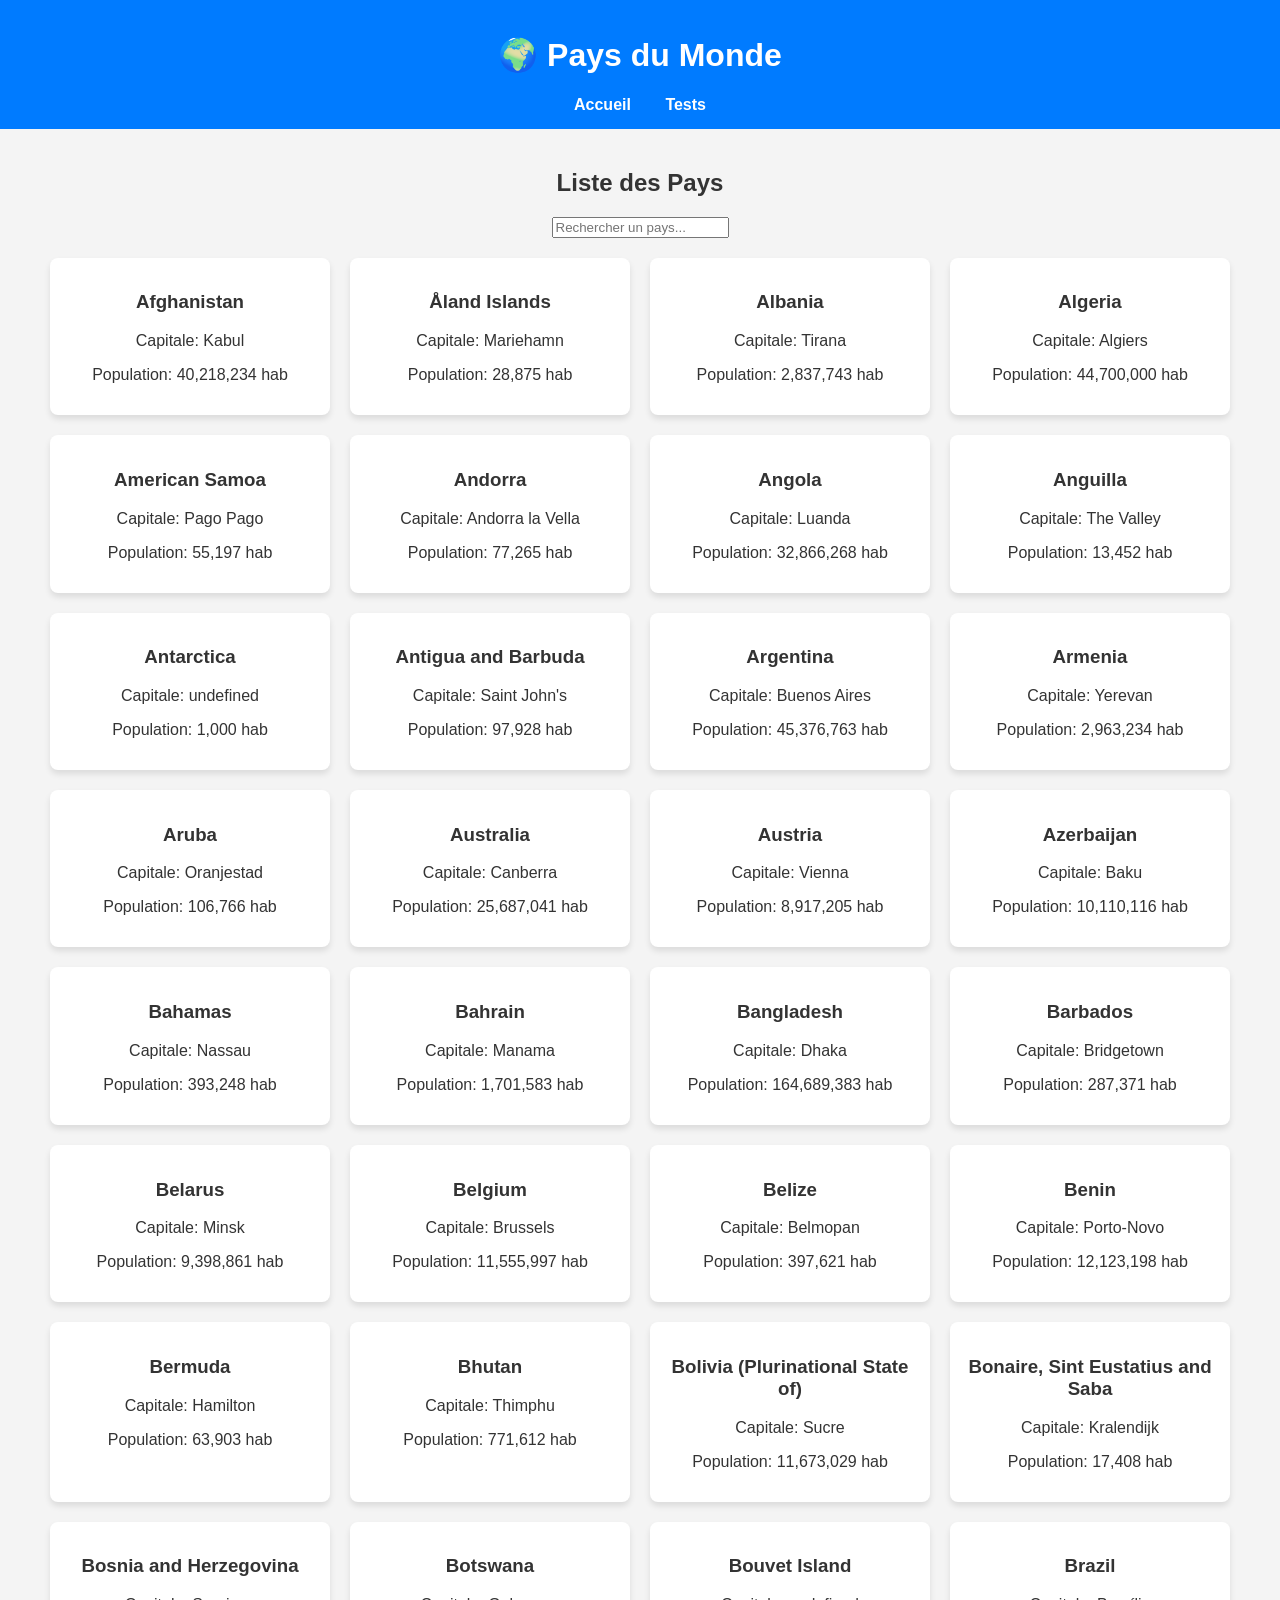
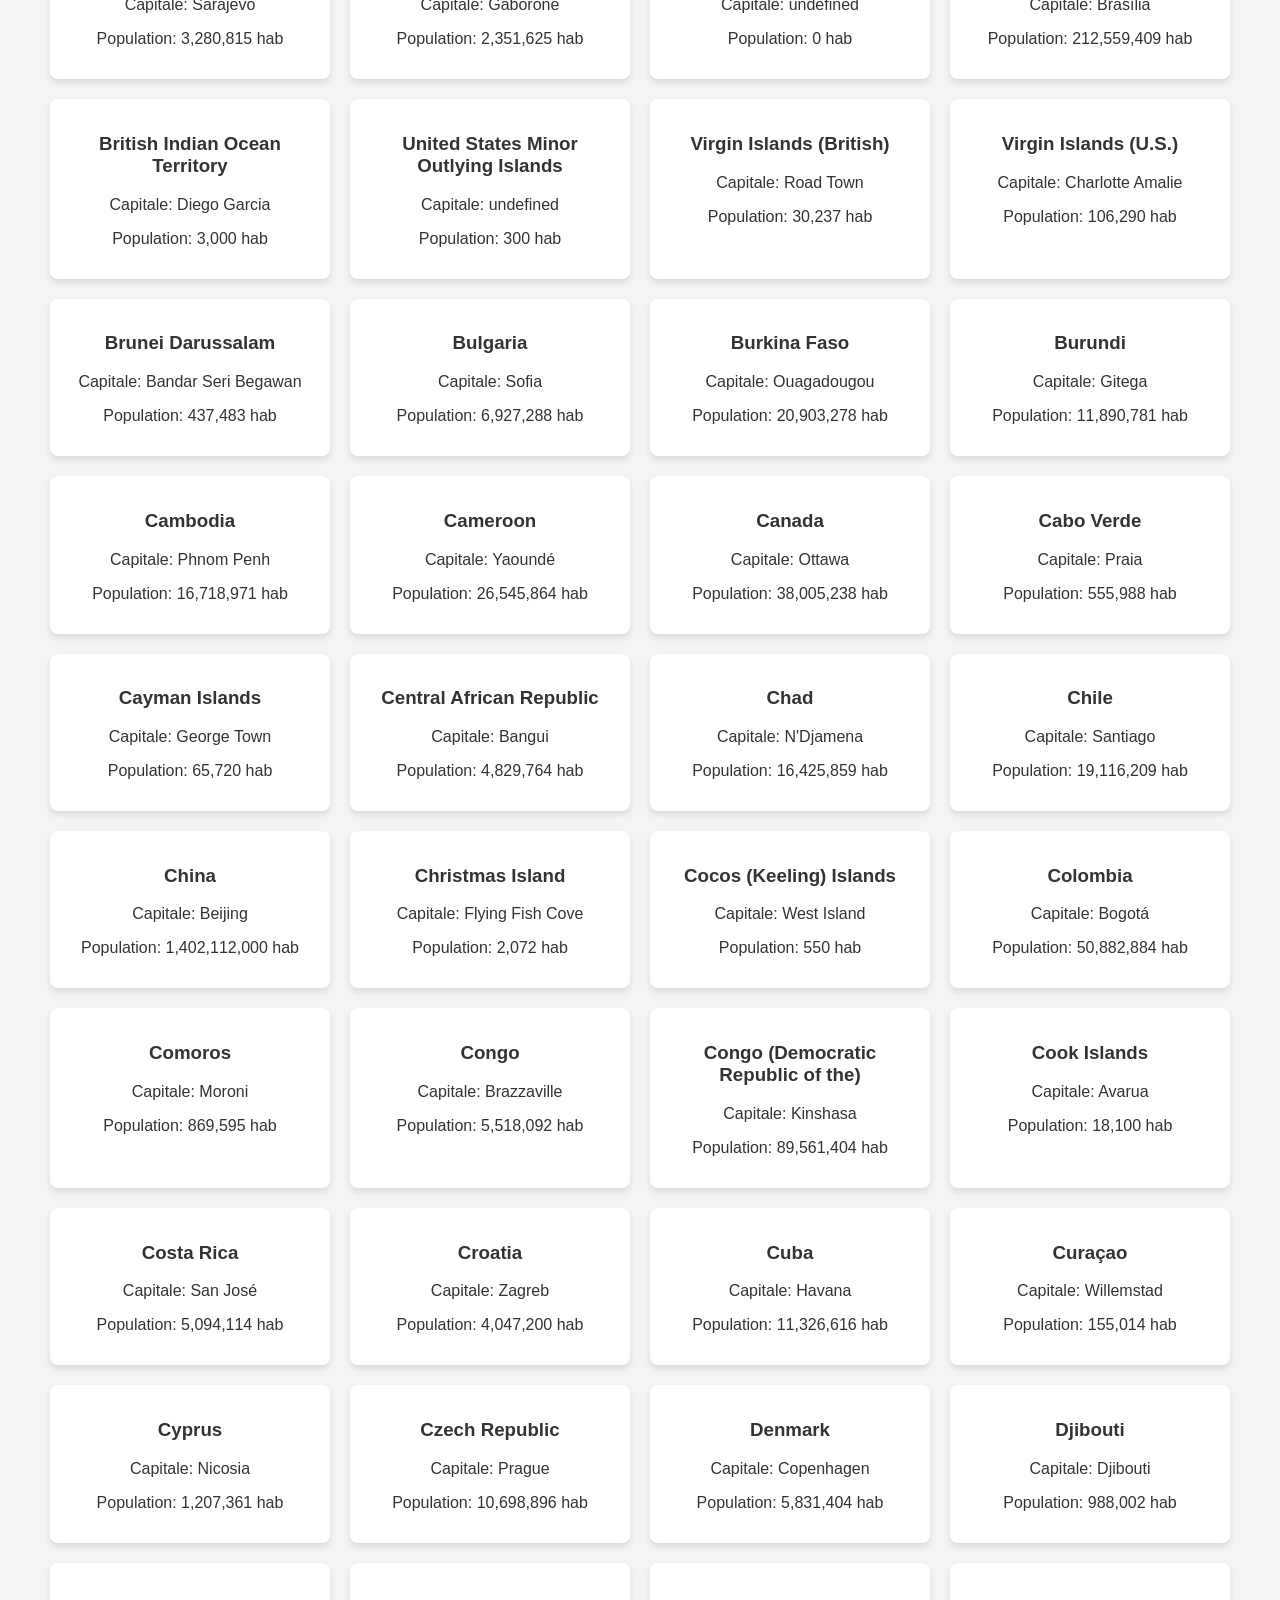
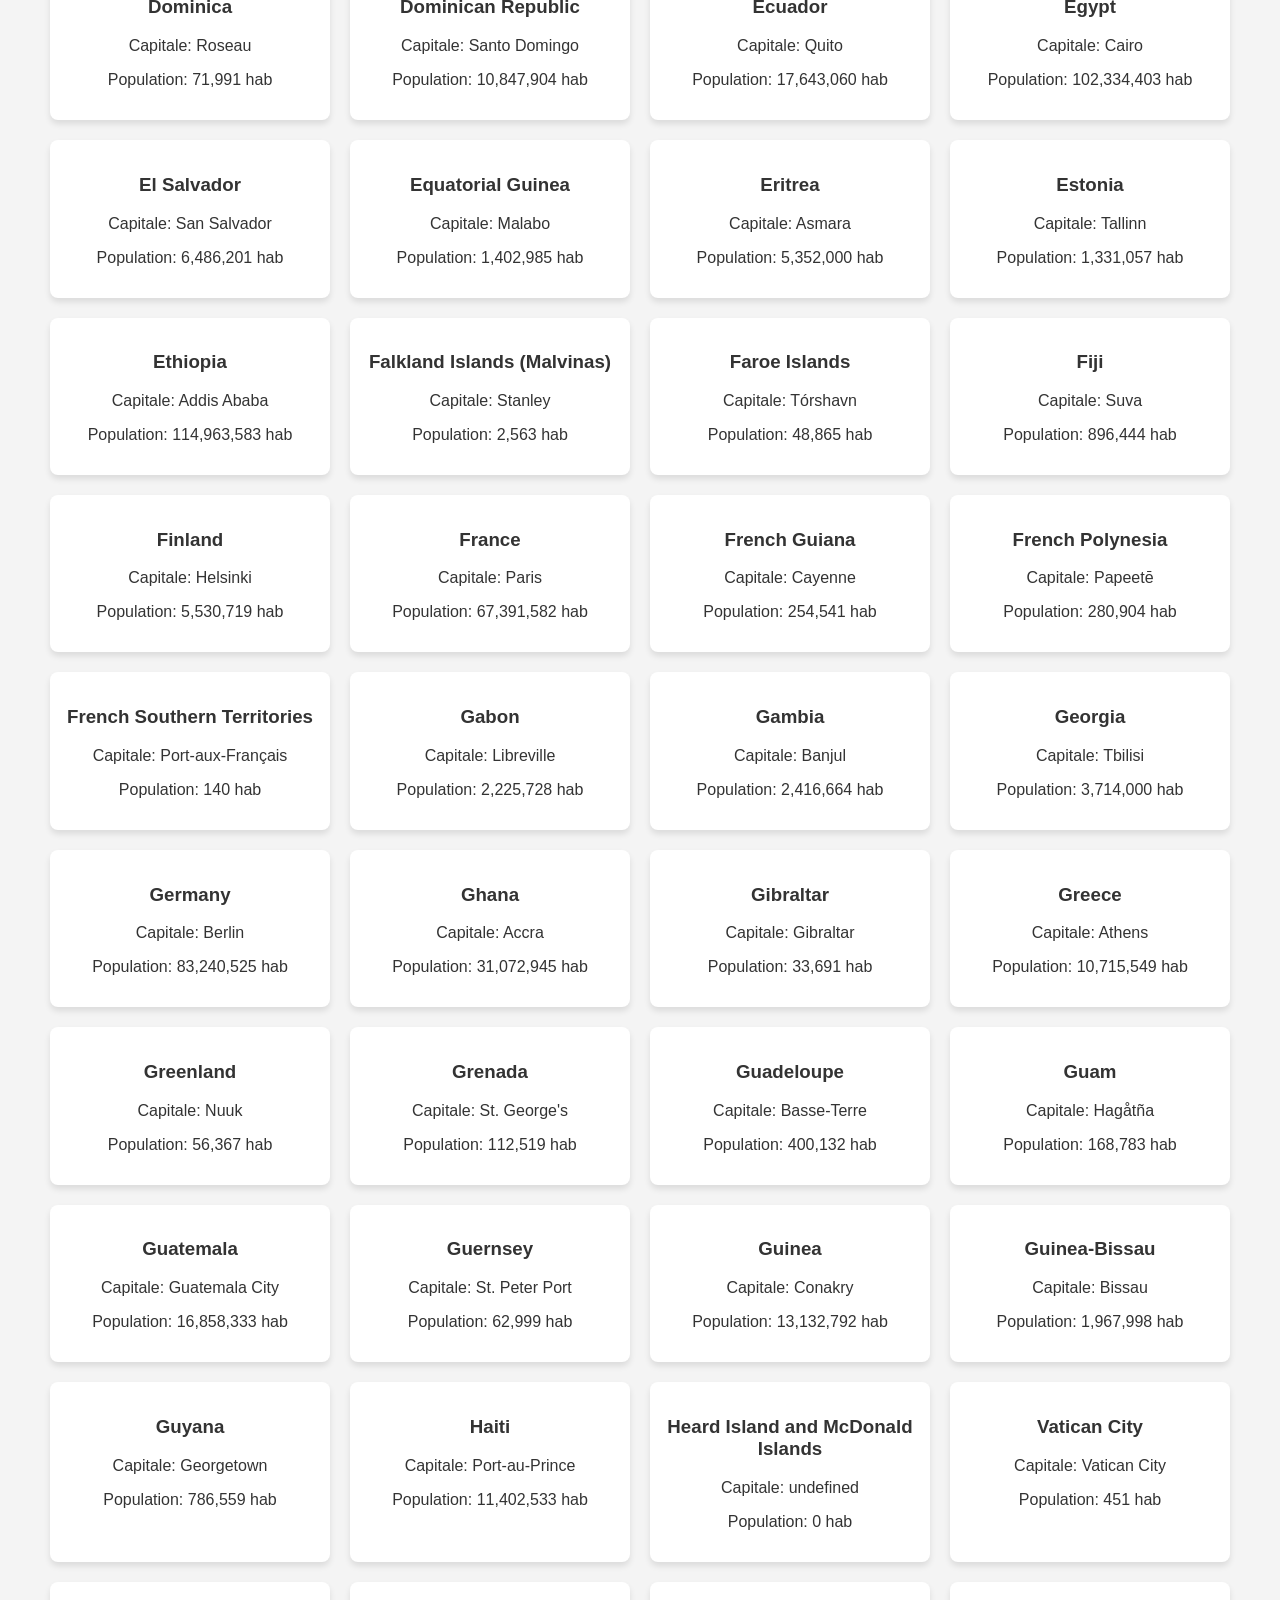
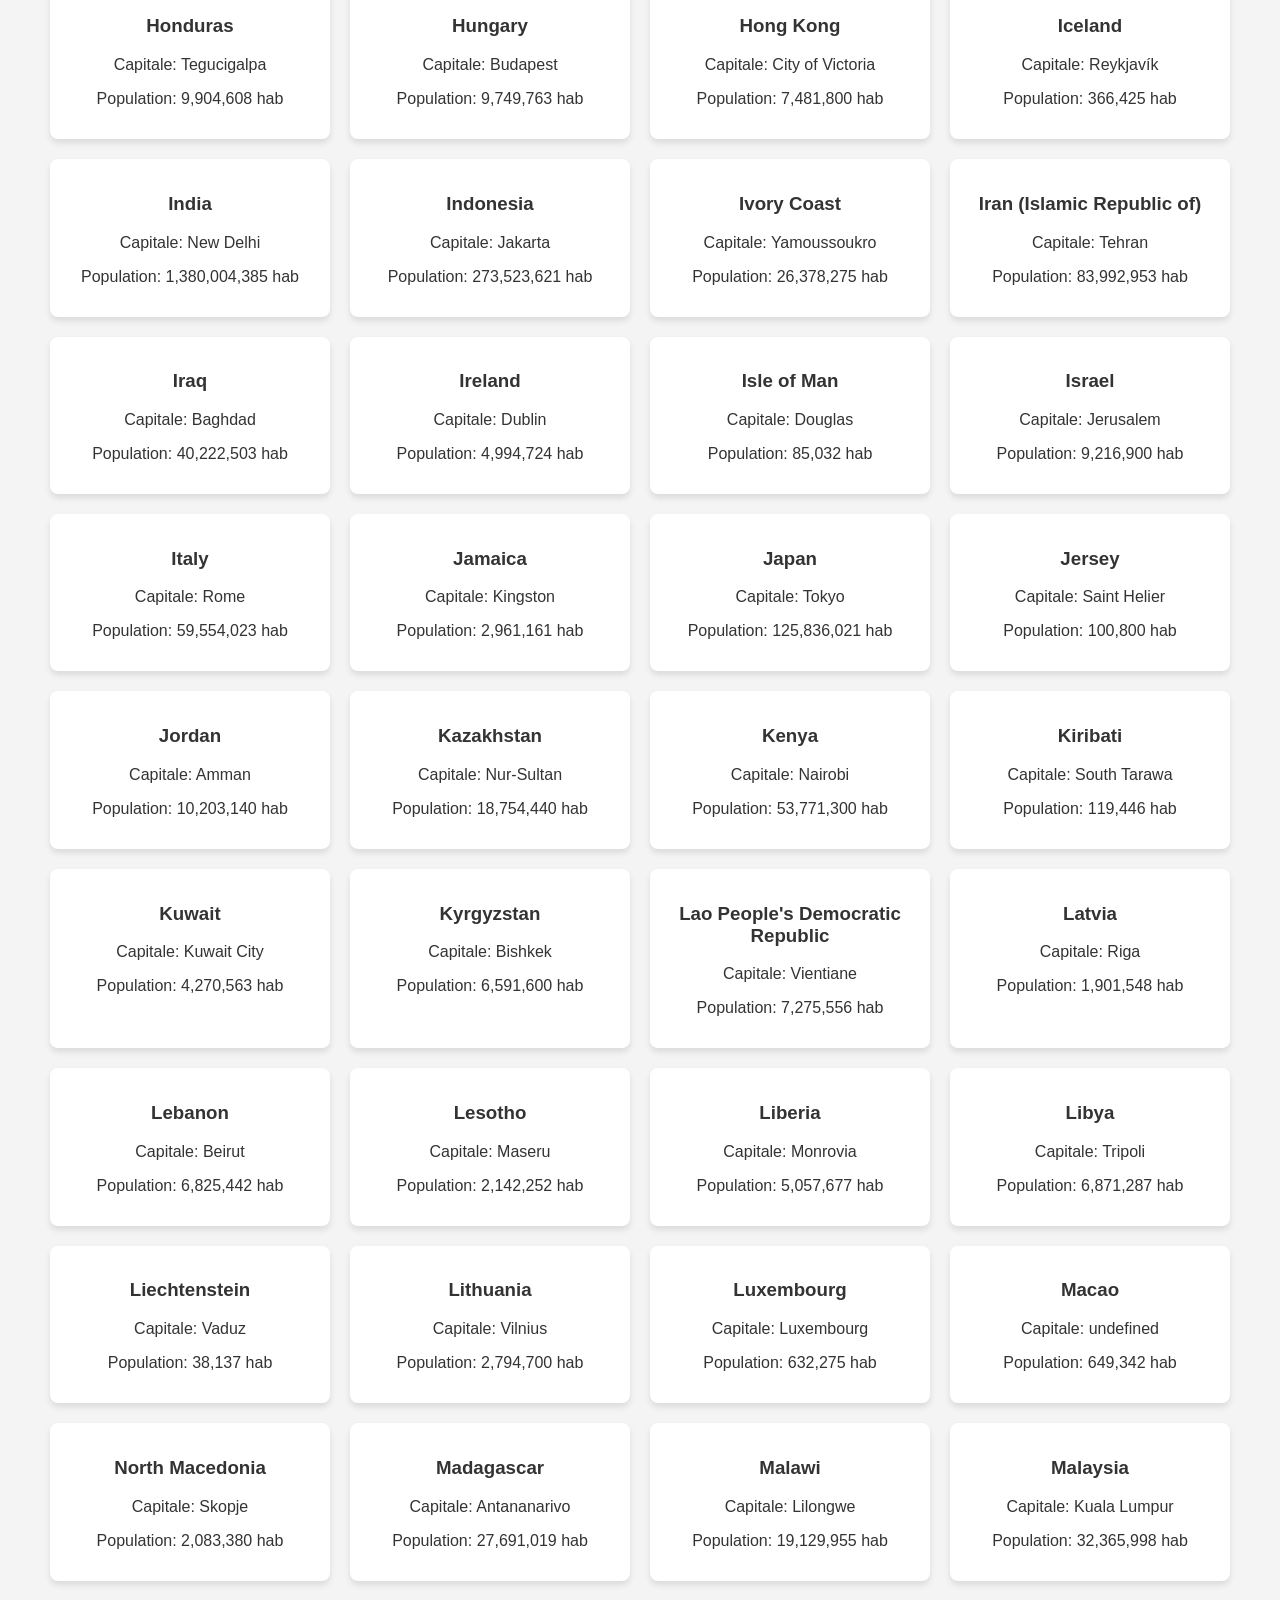
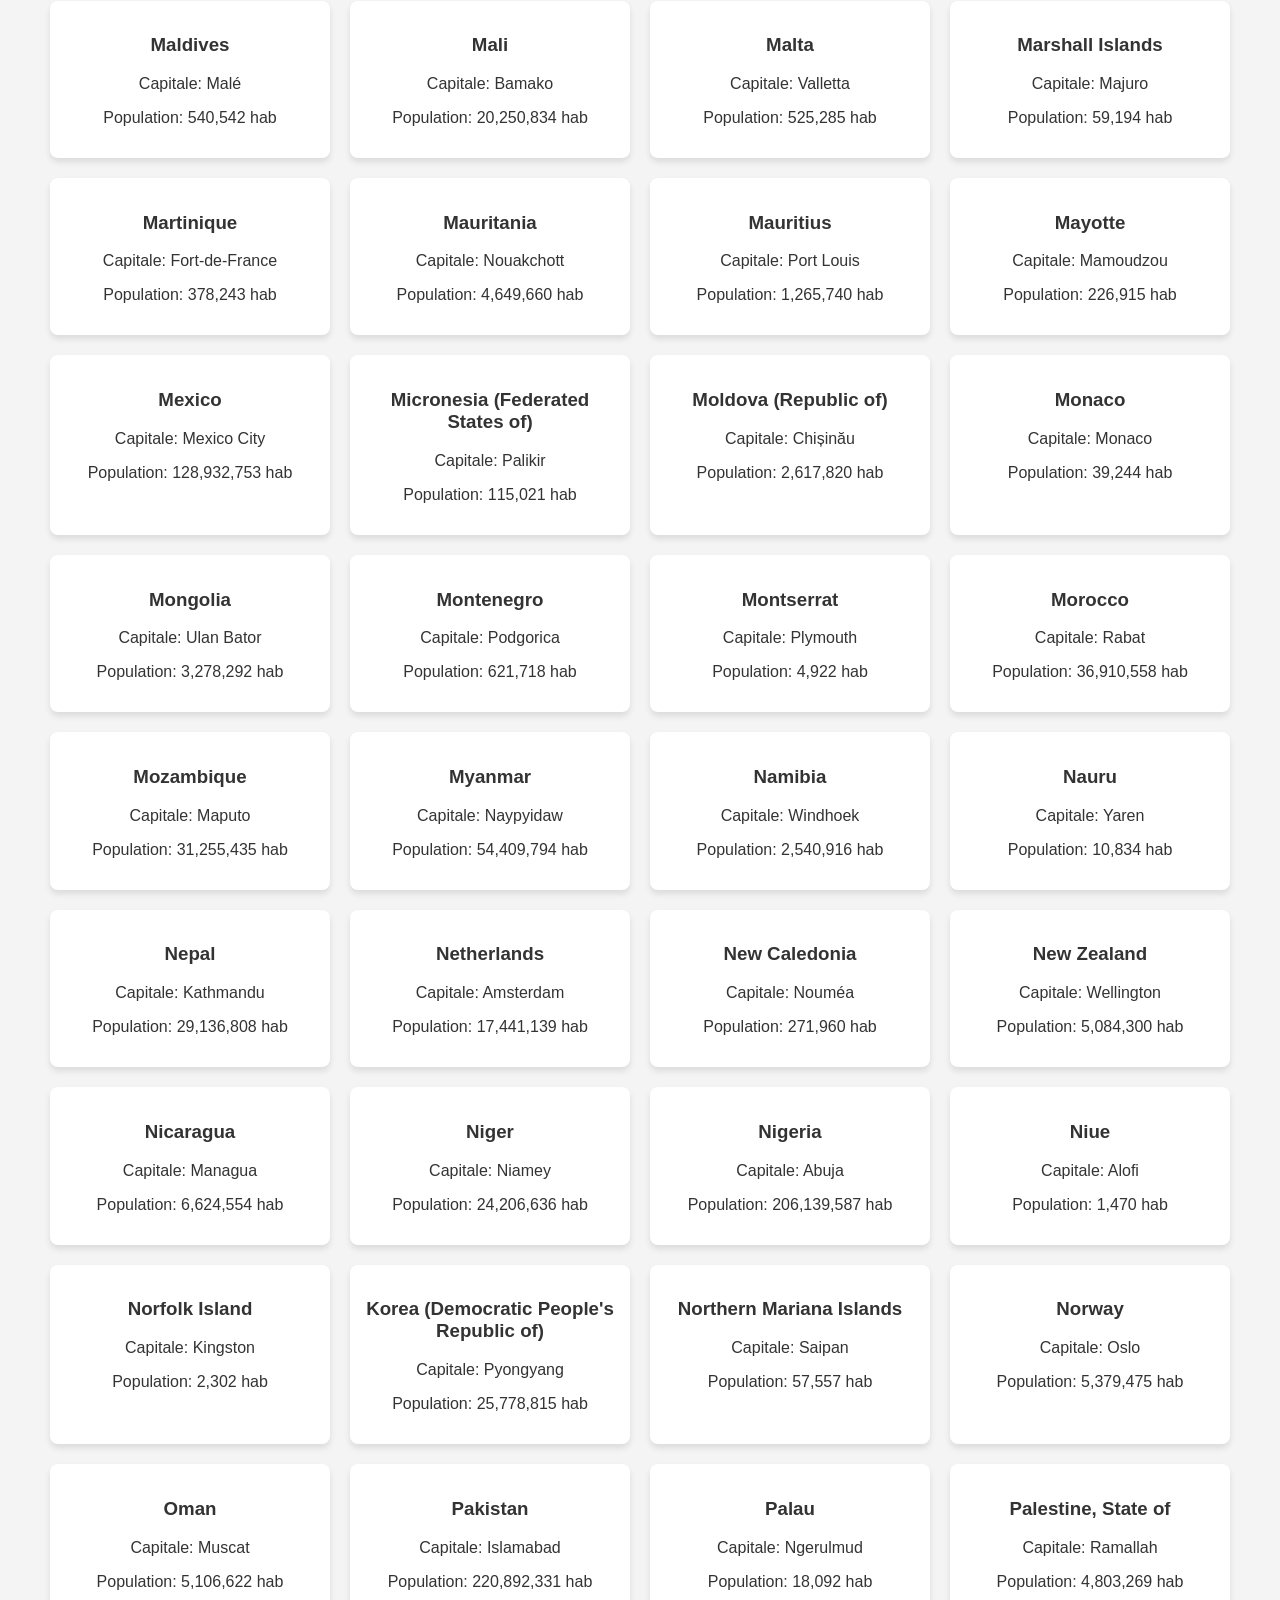
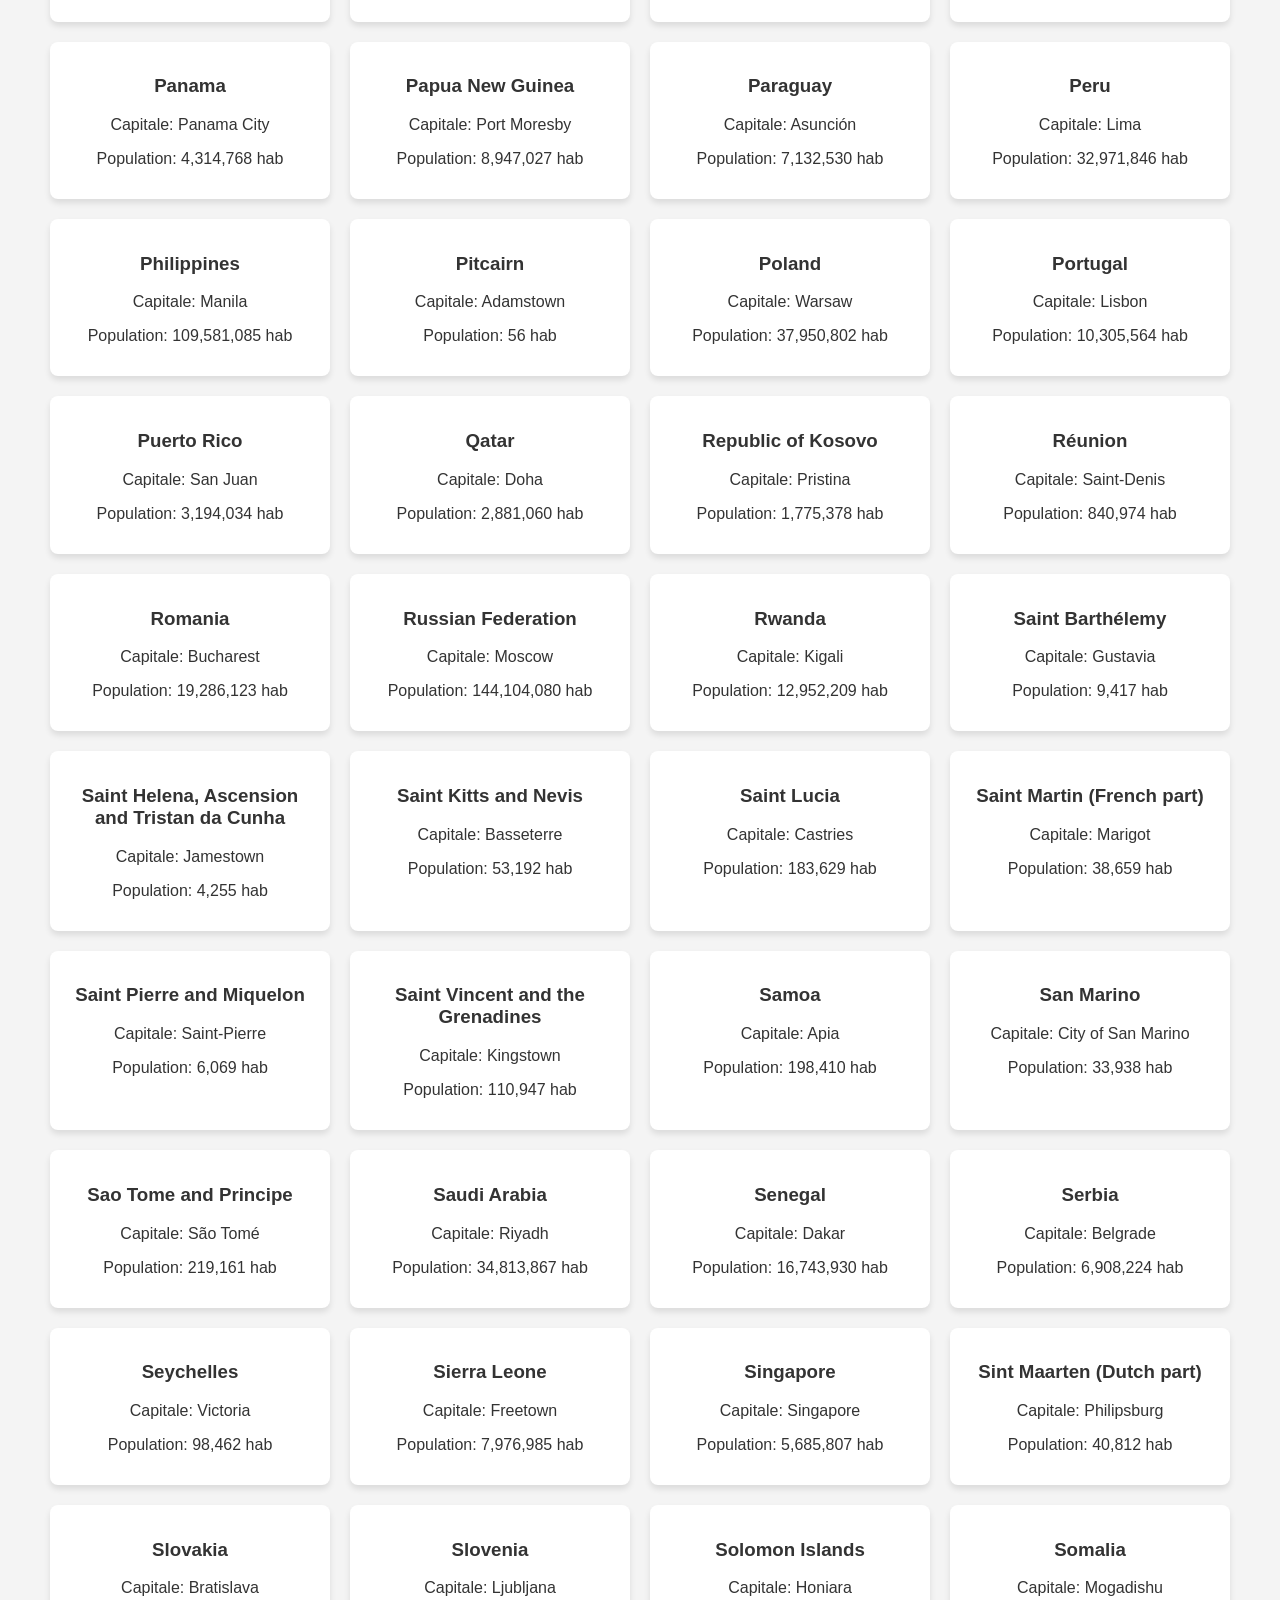
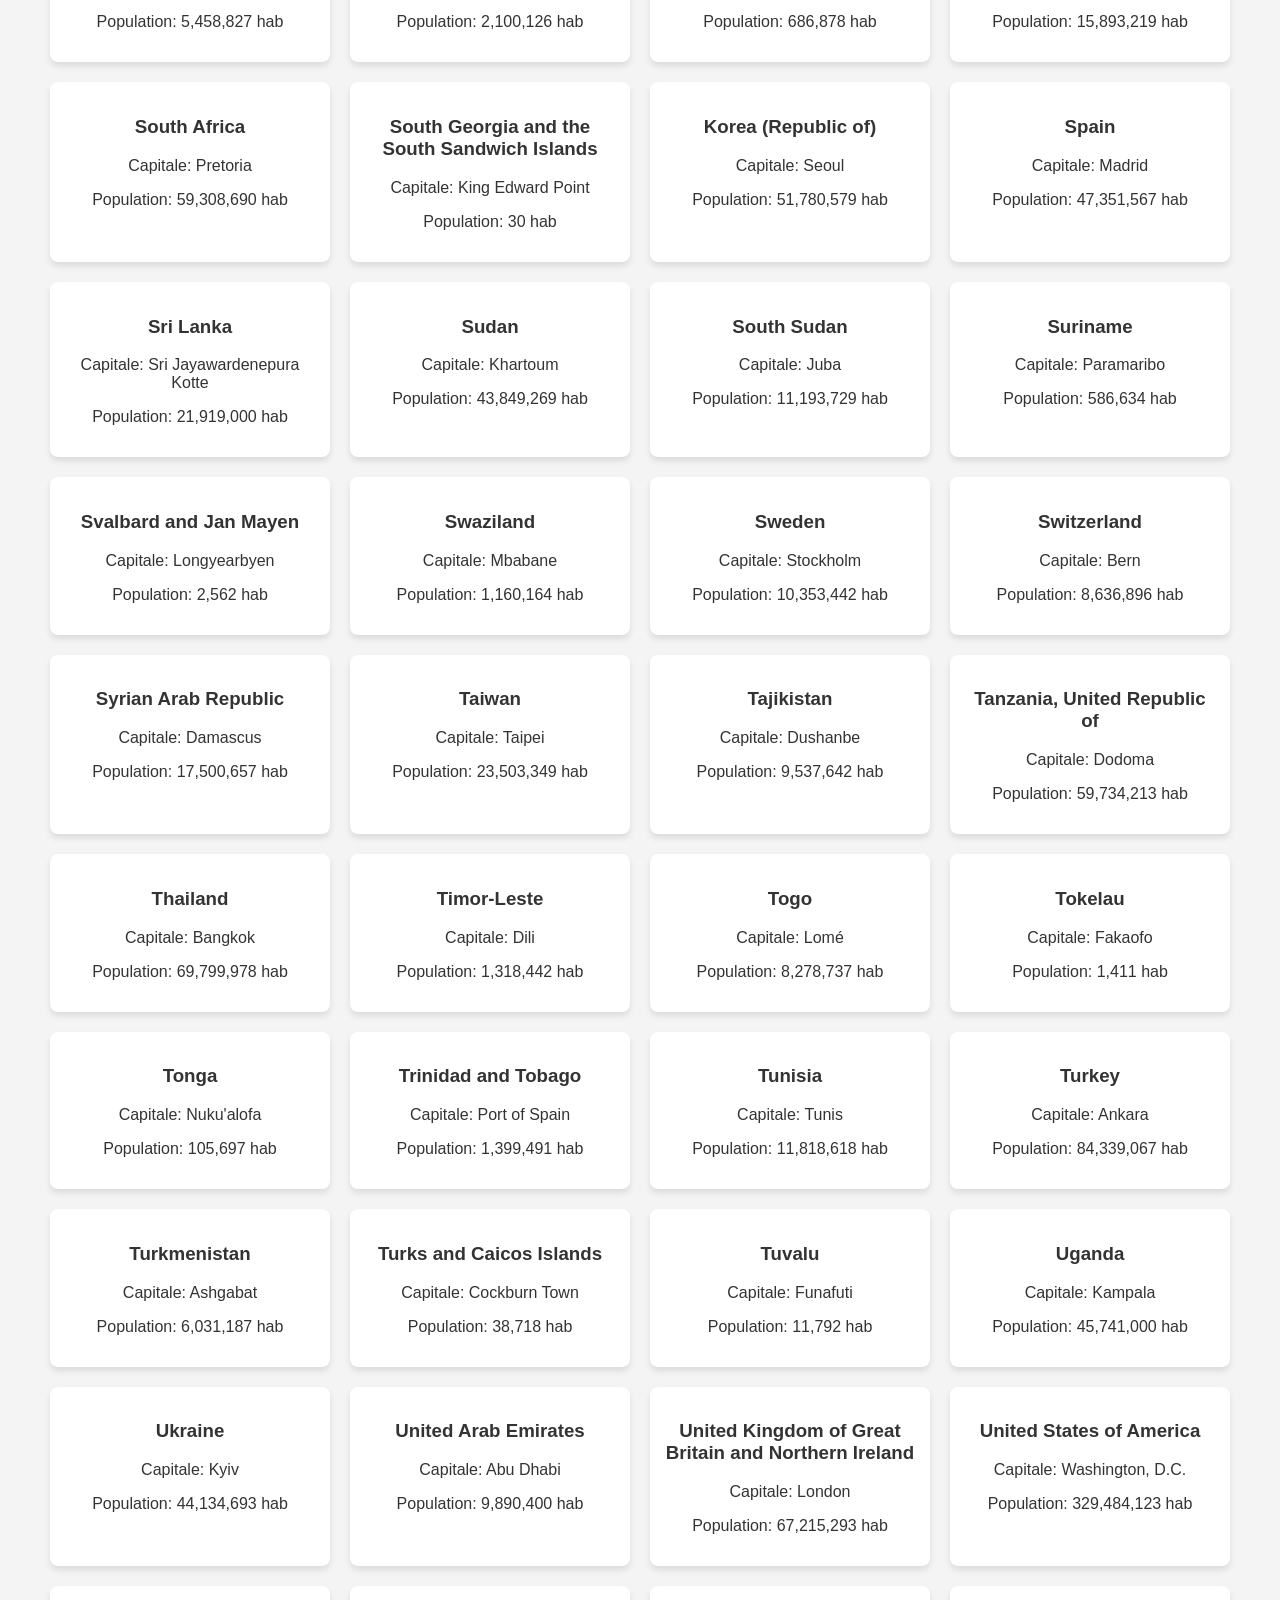
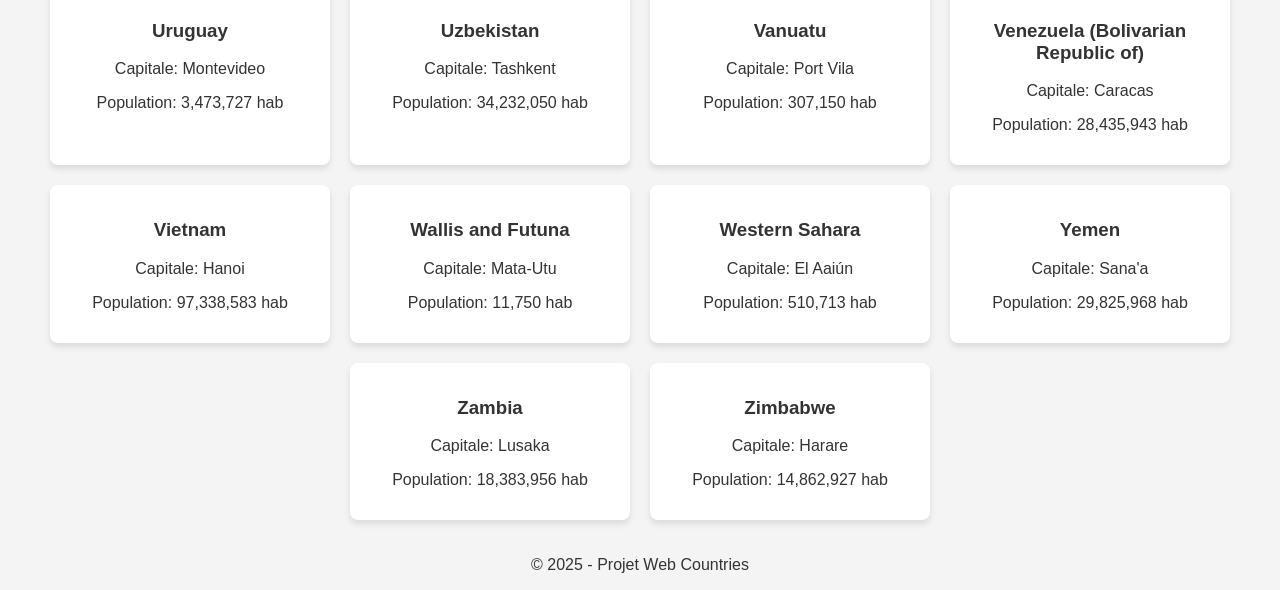
==== html/test/index.html @ d9816993 "ajout html css" ====
<!DOCTYPE html>
<html lang="fr">
<head>
    <meta charset="UTF-8">
    <meta name="viewport" content="width=device-width, initial-scale=1.0">
    <title>World Countries</title>
    <link rel="stylesheet" href="test.css">
    <script src="https://code.jquery.com/jquery-3.6.0.min.js"></script>
    <script src="../data/countries.js" defer></script>
    <script src="../data/class_country.js" defer></script>
    <script src="../data/class_currency.js" defer></script>
    <script src="../data/class_language.js" defer></script>
    <script src="script.js" defer></script>
</head>
<body>
    <header>
        <h1>🌍 Pays du Monde</h1>
        <nav>
            <a href="index.html">Accueil</a>
            <a href="test.html">Tests</a>
        </nav>
    </header>
    
    <main>
        <section id="countries-list">
            <h2>Liste des Pays</h2>
            <input type="text" id="search" placeholder="Rechercher un pays...">
            <div id="countries-container"></div>
        </section>
    </main>

    <footer>
        <p>&copy; 2025 - Projet Web Countries</p>
    </footer>

    <script>
        $(document).ready(function() {
            Country.fill_countries();
            const container = $("#countries-container");
            
            Object.values(Country.all_countries).forEach(country => {
                const countryCard = `
                    <div class="country-card">
                        
                        
                        <h3>${country._nom}</h3>
                        <p>Capitale: ${country._capital}</p>
                        <p>Population: ${country._population.toLocaleString()} hab</p>
                    </div>
                `;
                container.append(countryCard);
            });
        });
    </script>
</body>
</html>
---- html/test/test.css ----
body {
    font-family: Arial, sans-serif;
    margin: 0;
    padding: 0;
    background: #f4f4f4;
    color: #333;
    text-align: center;
}

header {
    background: #007BFF;
    color: white;
    padding: 15px 0;
}

nav a {
    color: white;
    text-decoration: none;
    margin: 0 15px;
    font-weight: bold;
}

main {
    padding: 20px;
}

#countries-container {
    display: flex;
    flex-wrap: wrap;
    justify-content: center;
    gap: 20px;
    margin-top: 20px;
}

.country-card {
    background: white;
    border-radius: 8px;
    box-shadow: 0px 4px 6px rgba(0, 0, 0, 0.1);
    padding: 15px;
    width: 250px;
    text-align: center;
}

.country-card img {
    width: 100px;
    height: 60px;
    object-fit: cover;
    margin-bottom: 10px;
}

button {
    background: #28a745;
    color: white;
    border: none;
    padding: 10px 15px;
    margin: 10px;
    cursor: pointer;
    border-radius: 5px;
    font-size: 16px;
}

button:hover {
    background: #218838;
}

#test-buttons {
    margin-top: 20px;
}

#test-results {
    background: white;
    padding: 20px;
    margin-top: 20px;
    border-radius: 8px;
    box-shadow: 0px 4px 6px rgba(0, 0, 0, 0.1);
    text-align: left;
    max-width: 80%;
    margin-left: auto;
    margin-right: auto;
    overflow: auto;
}
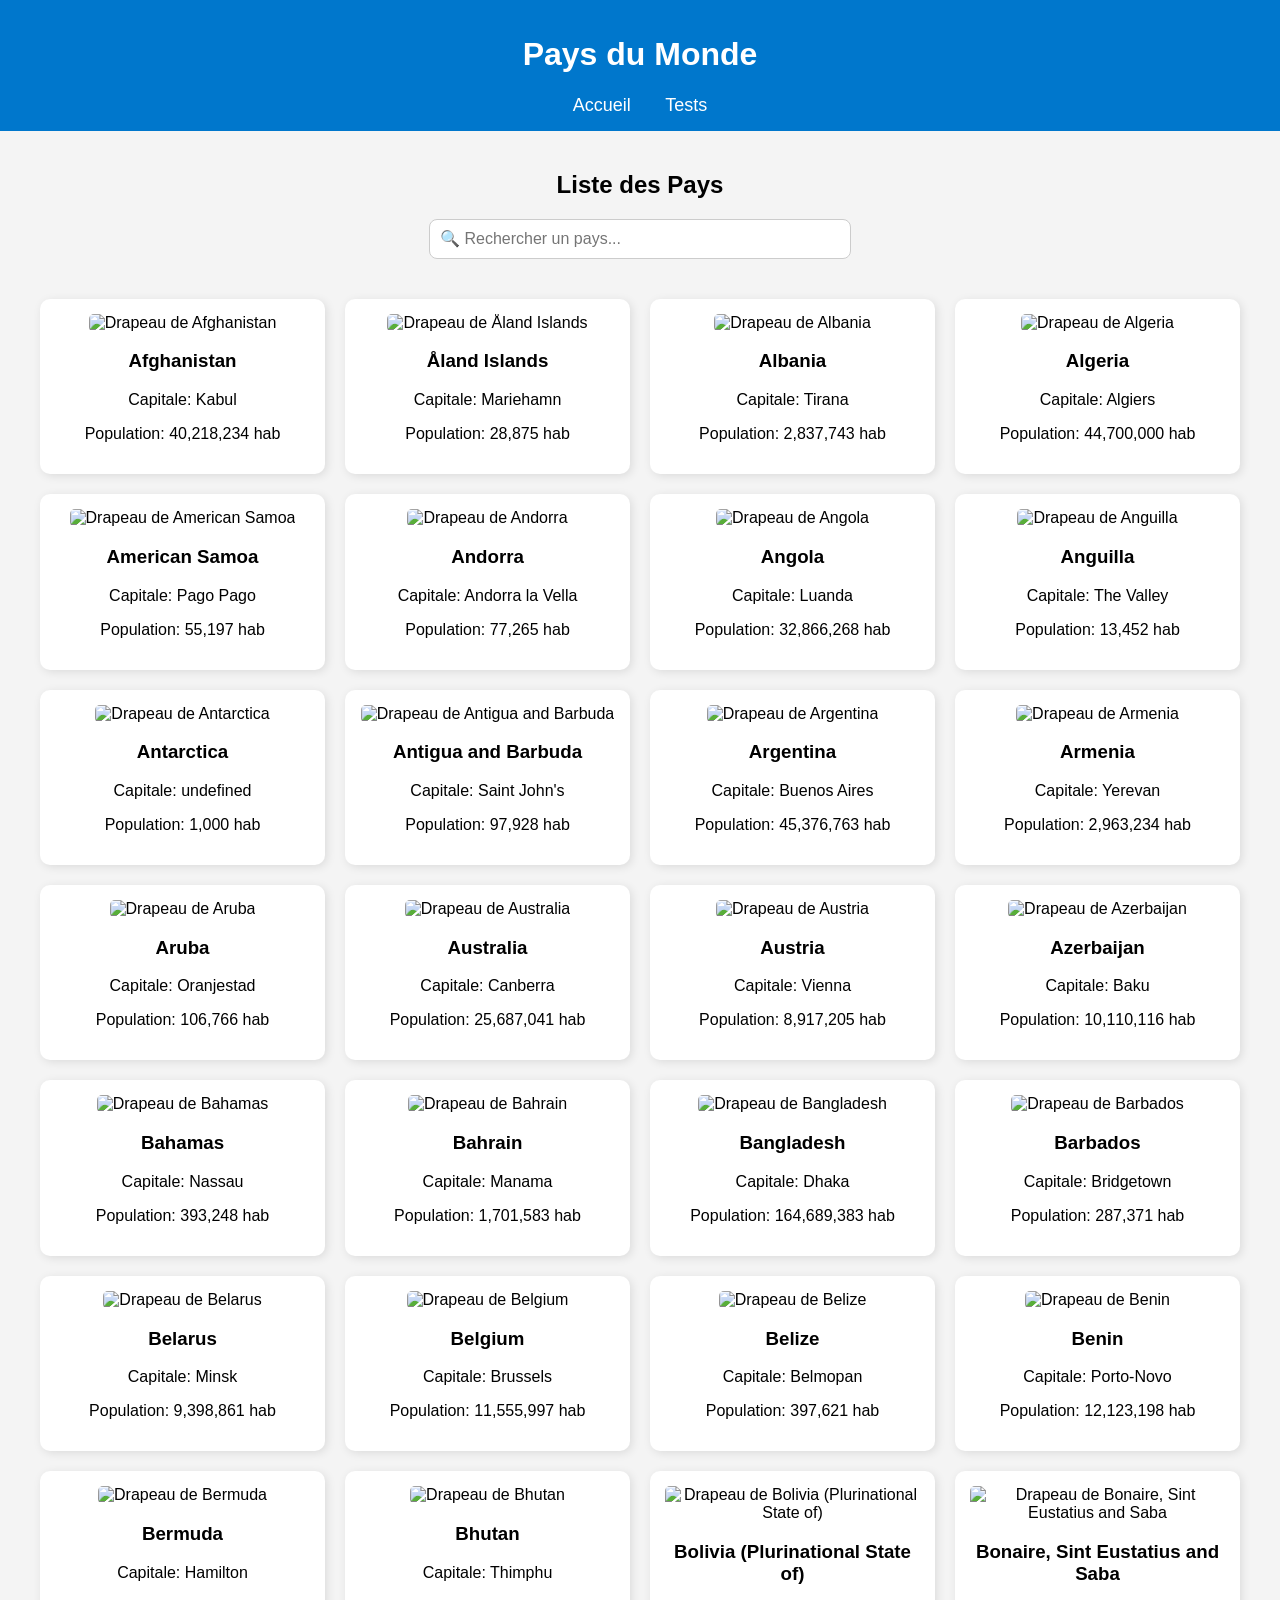
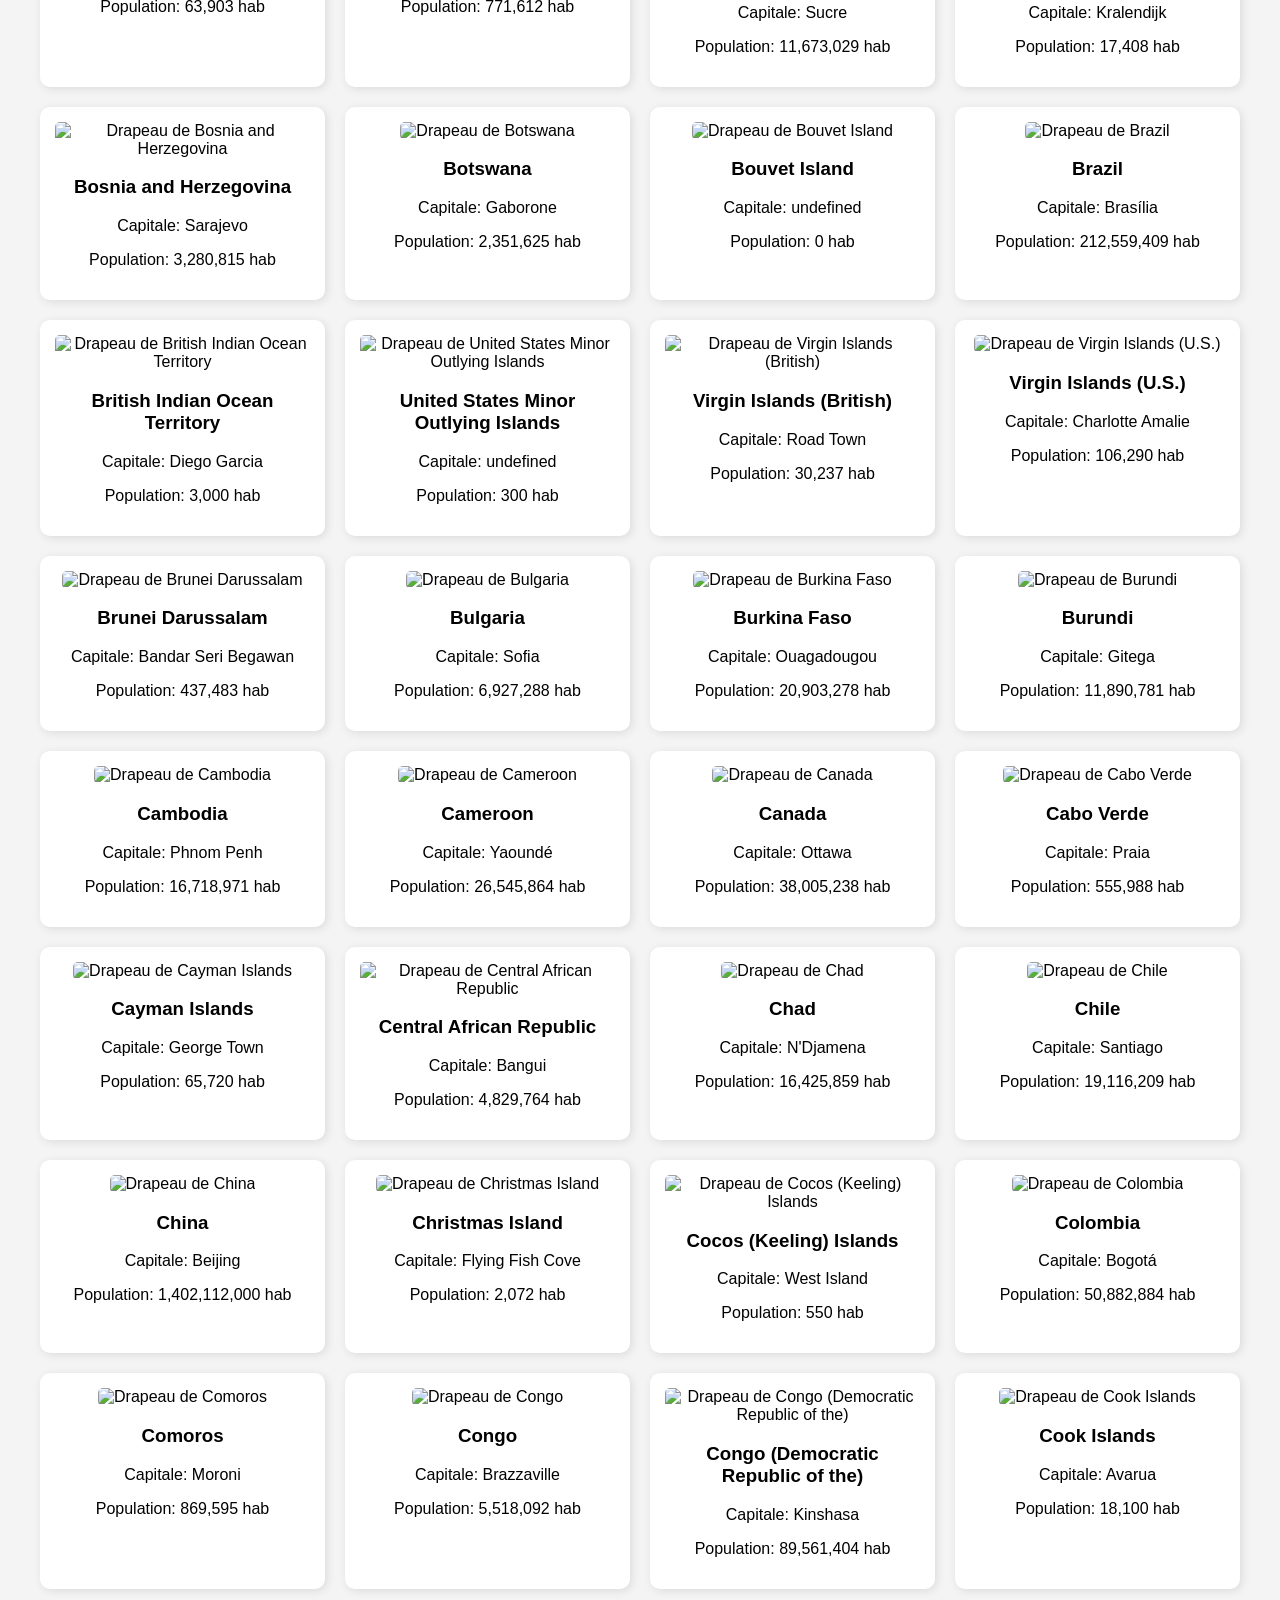
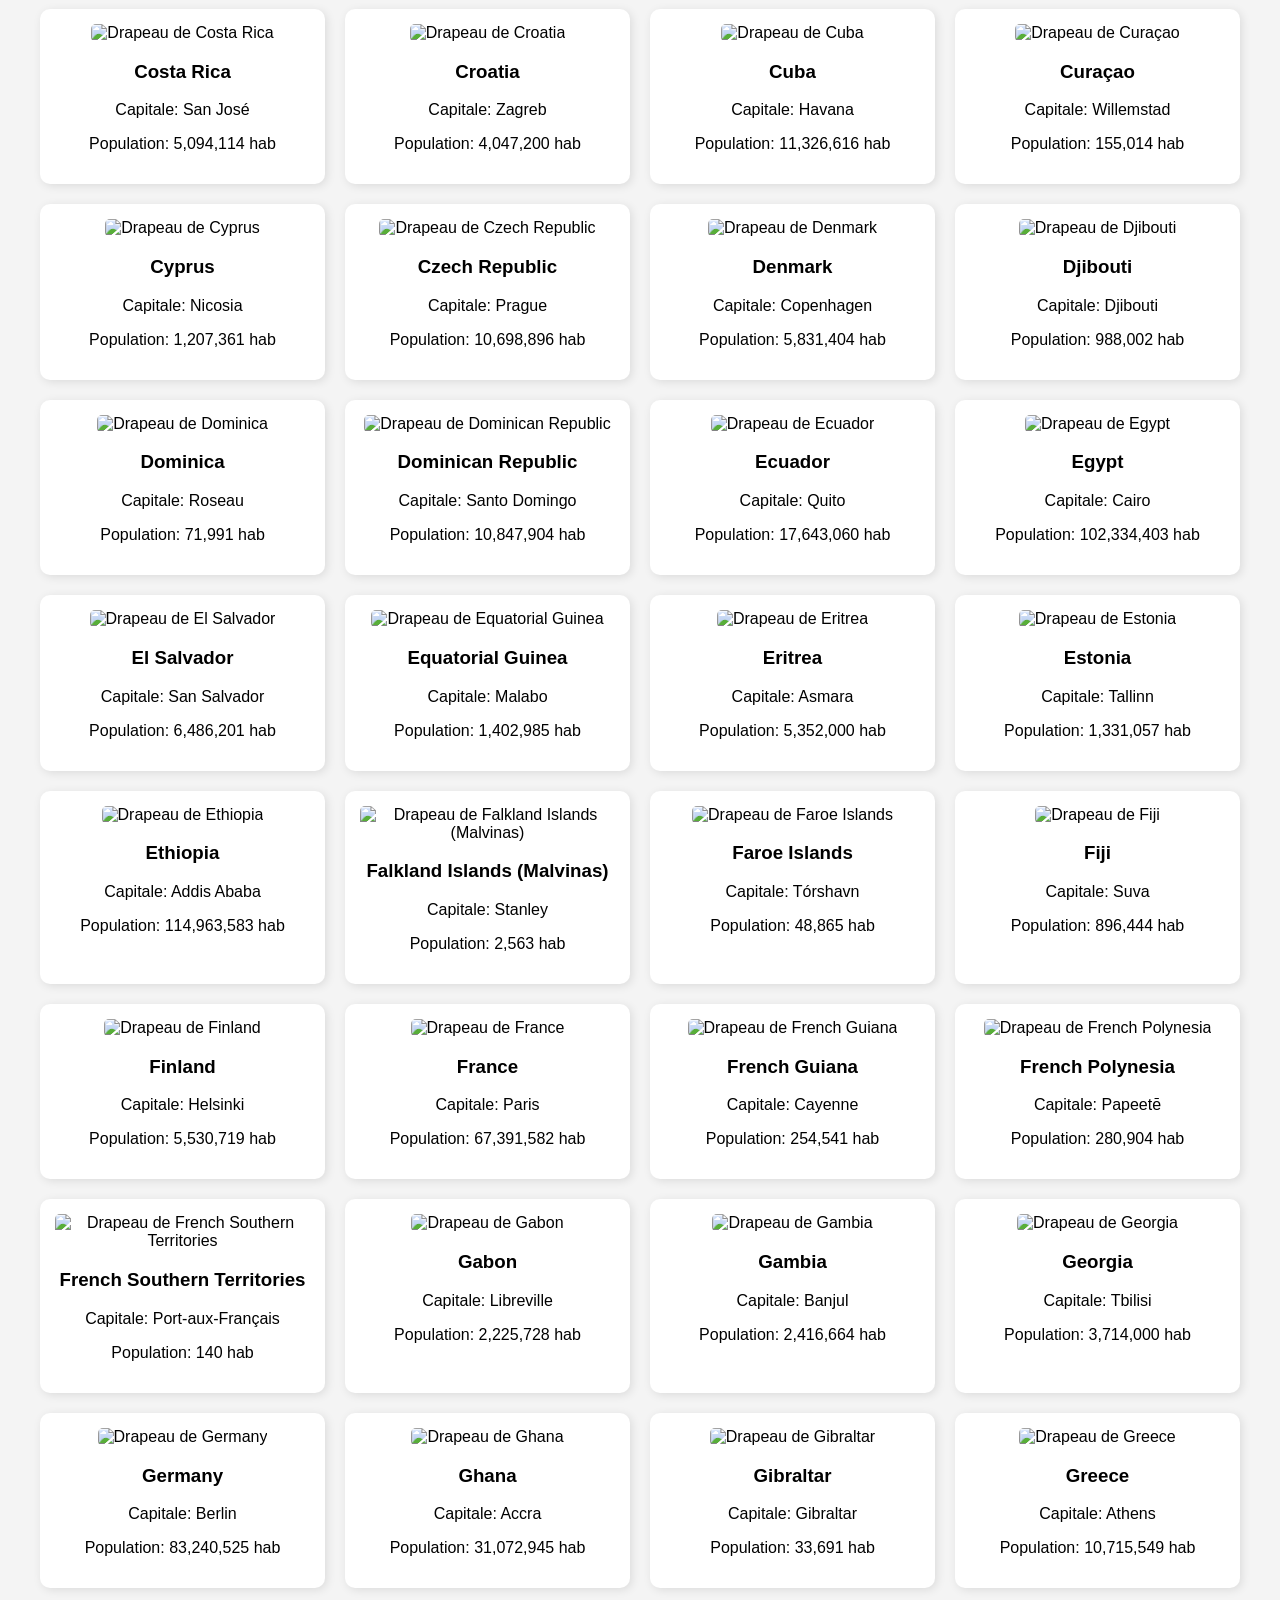
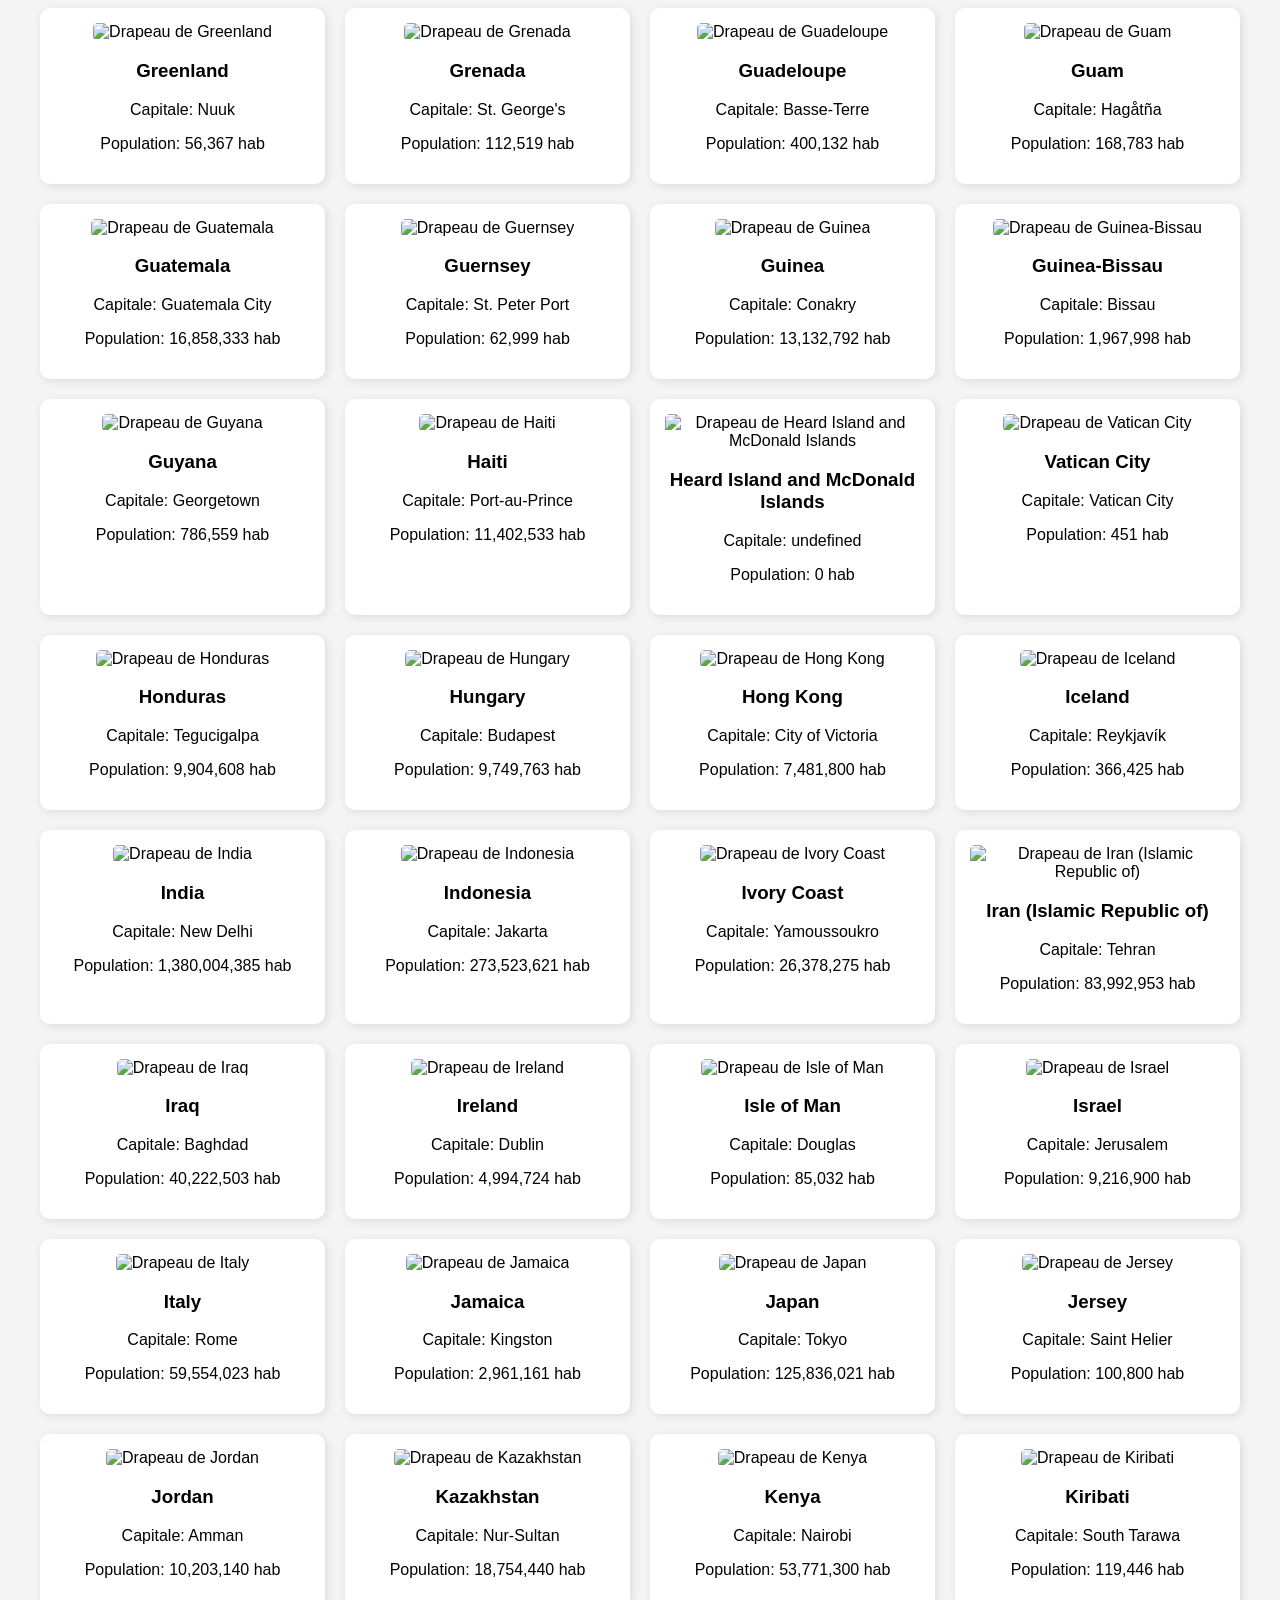
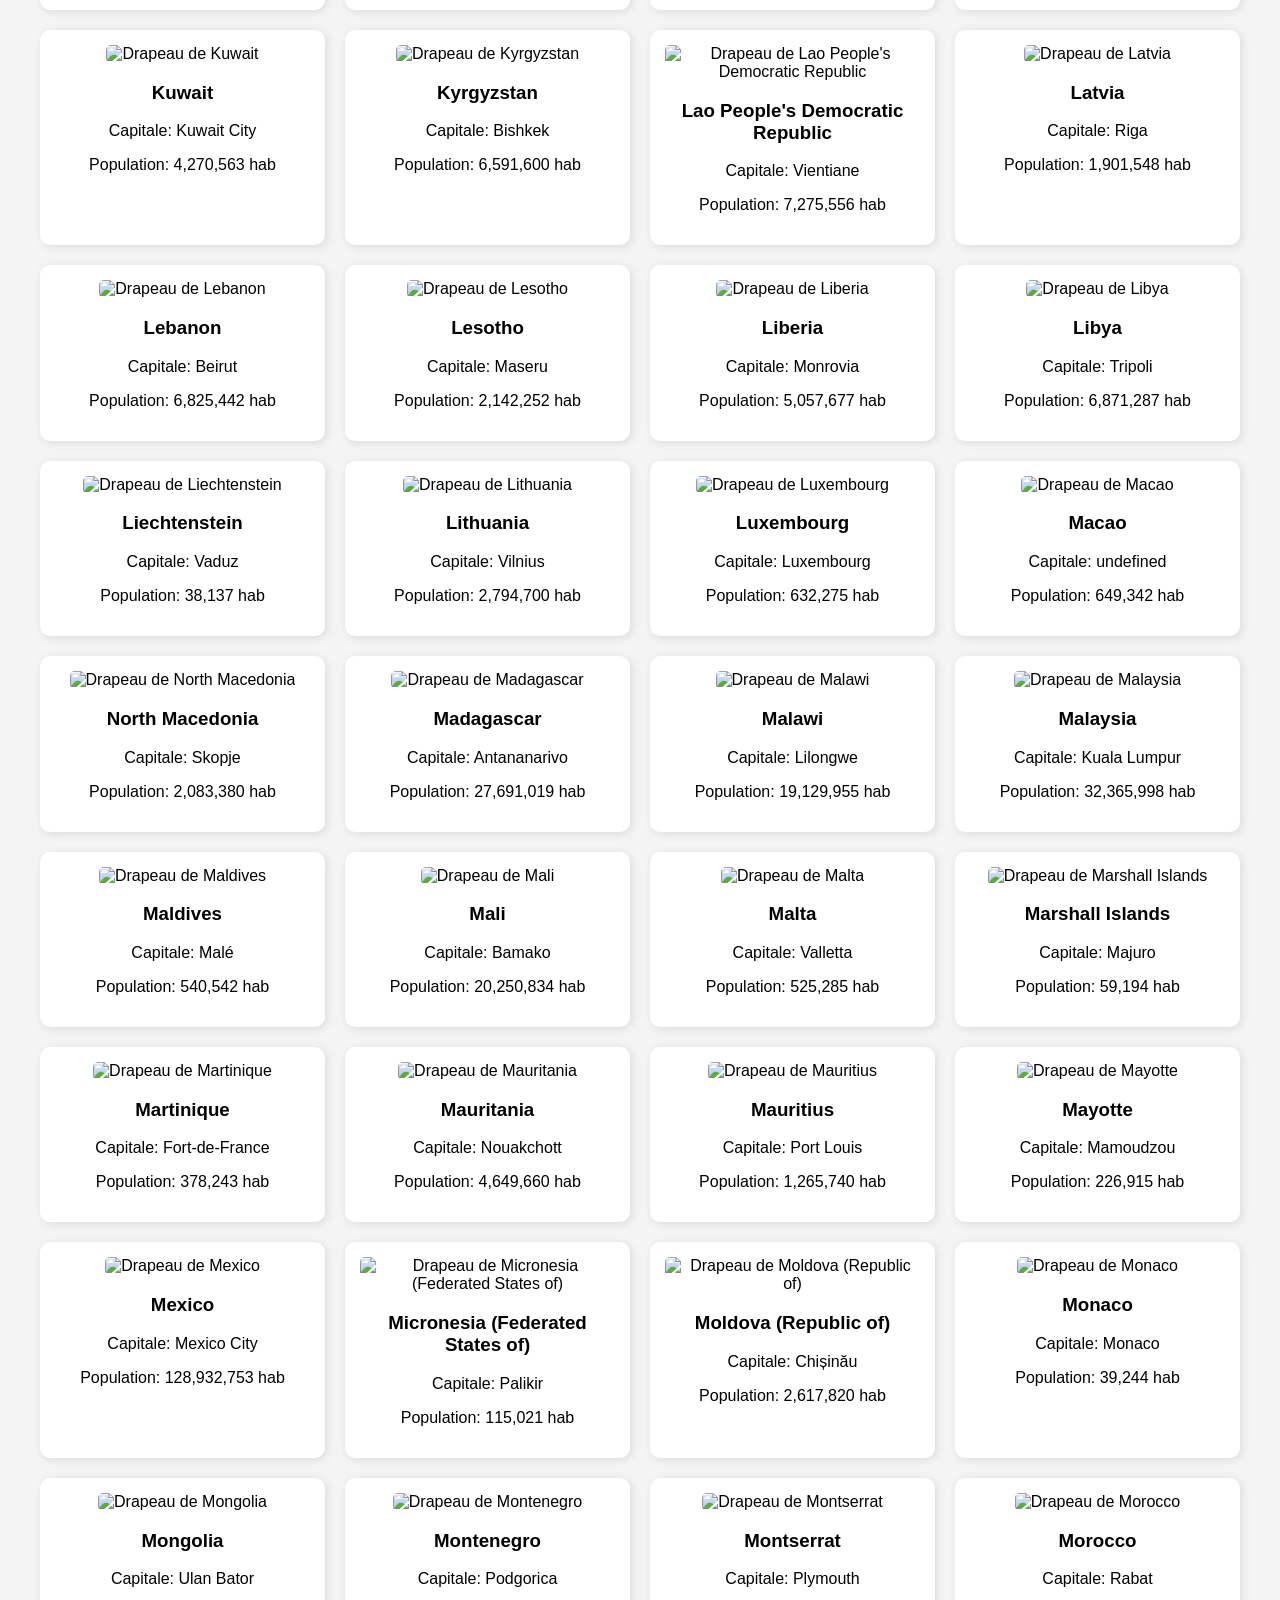
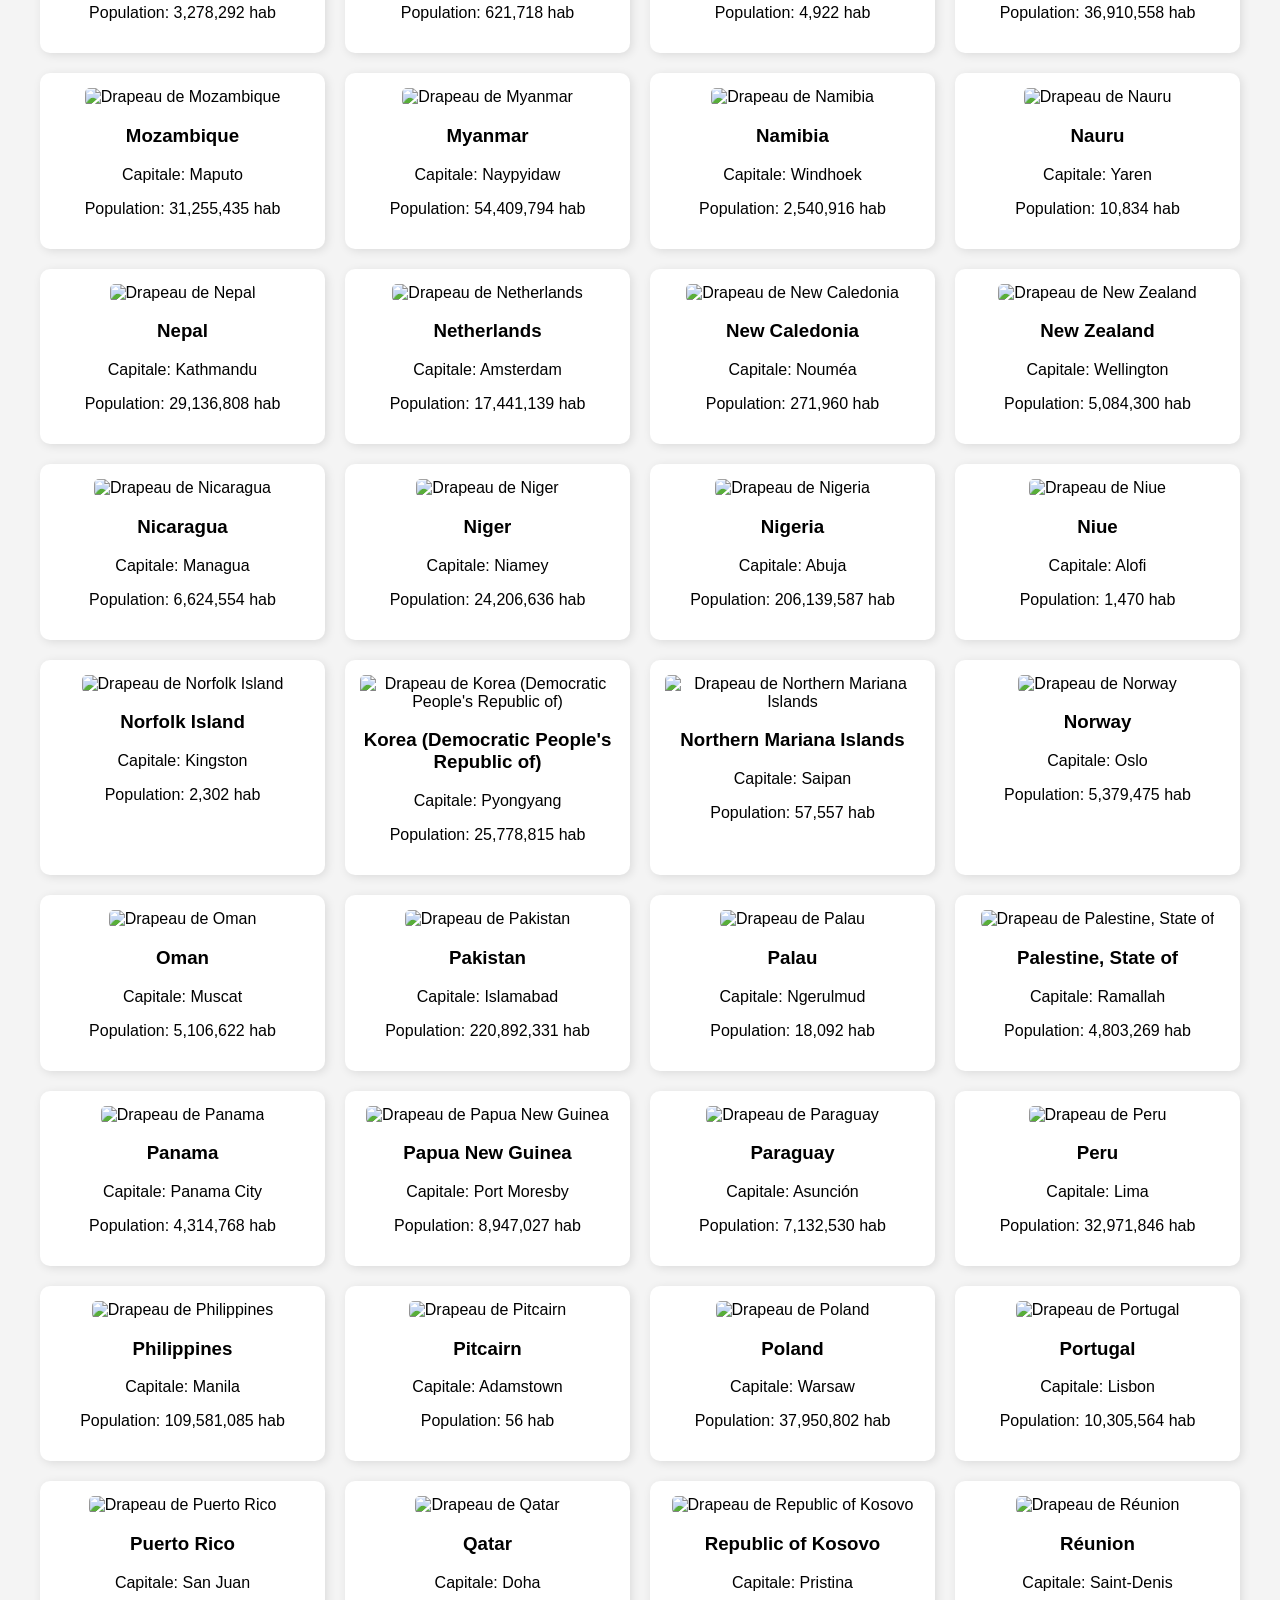
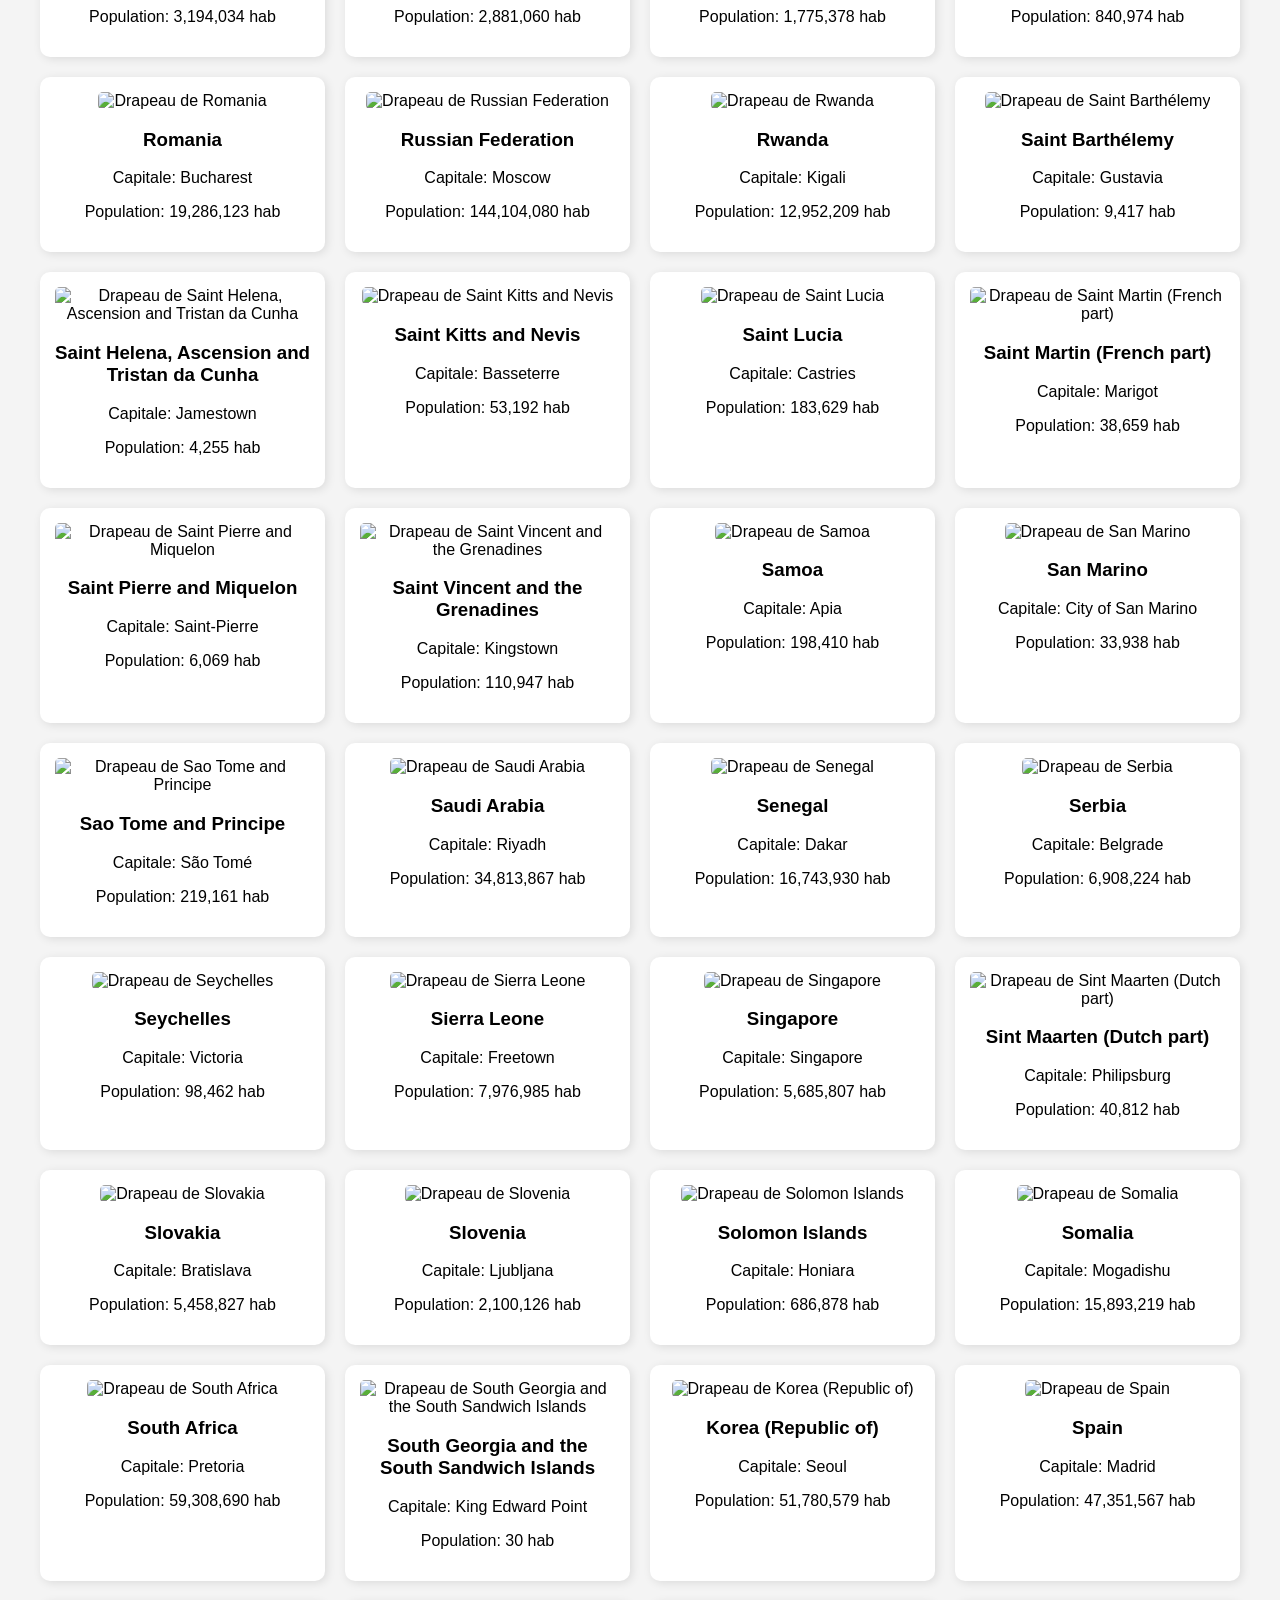
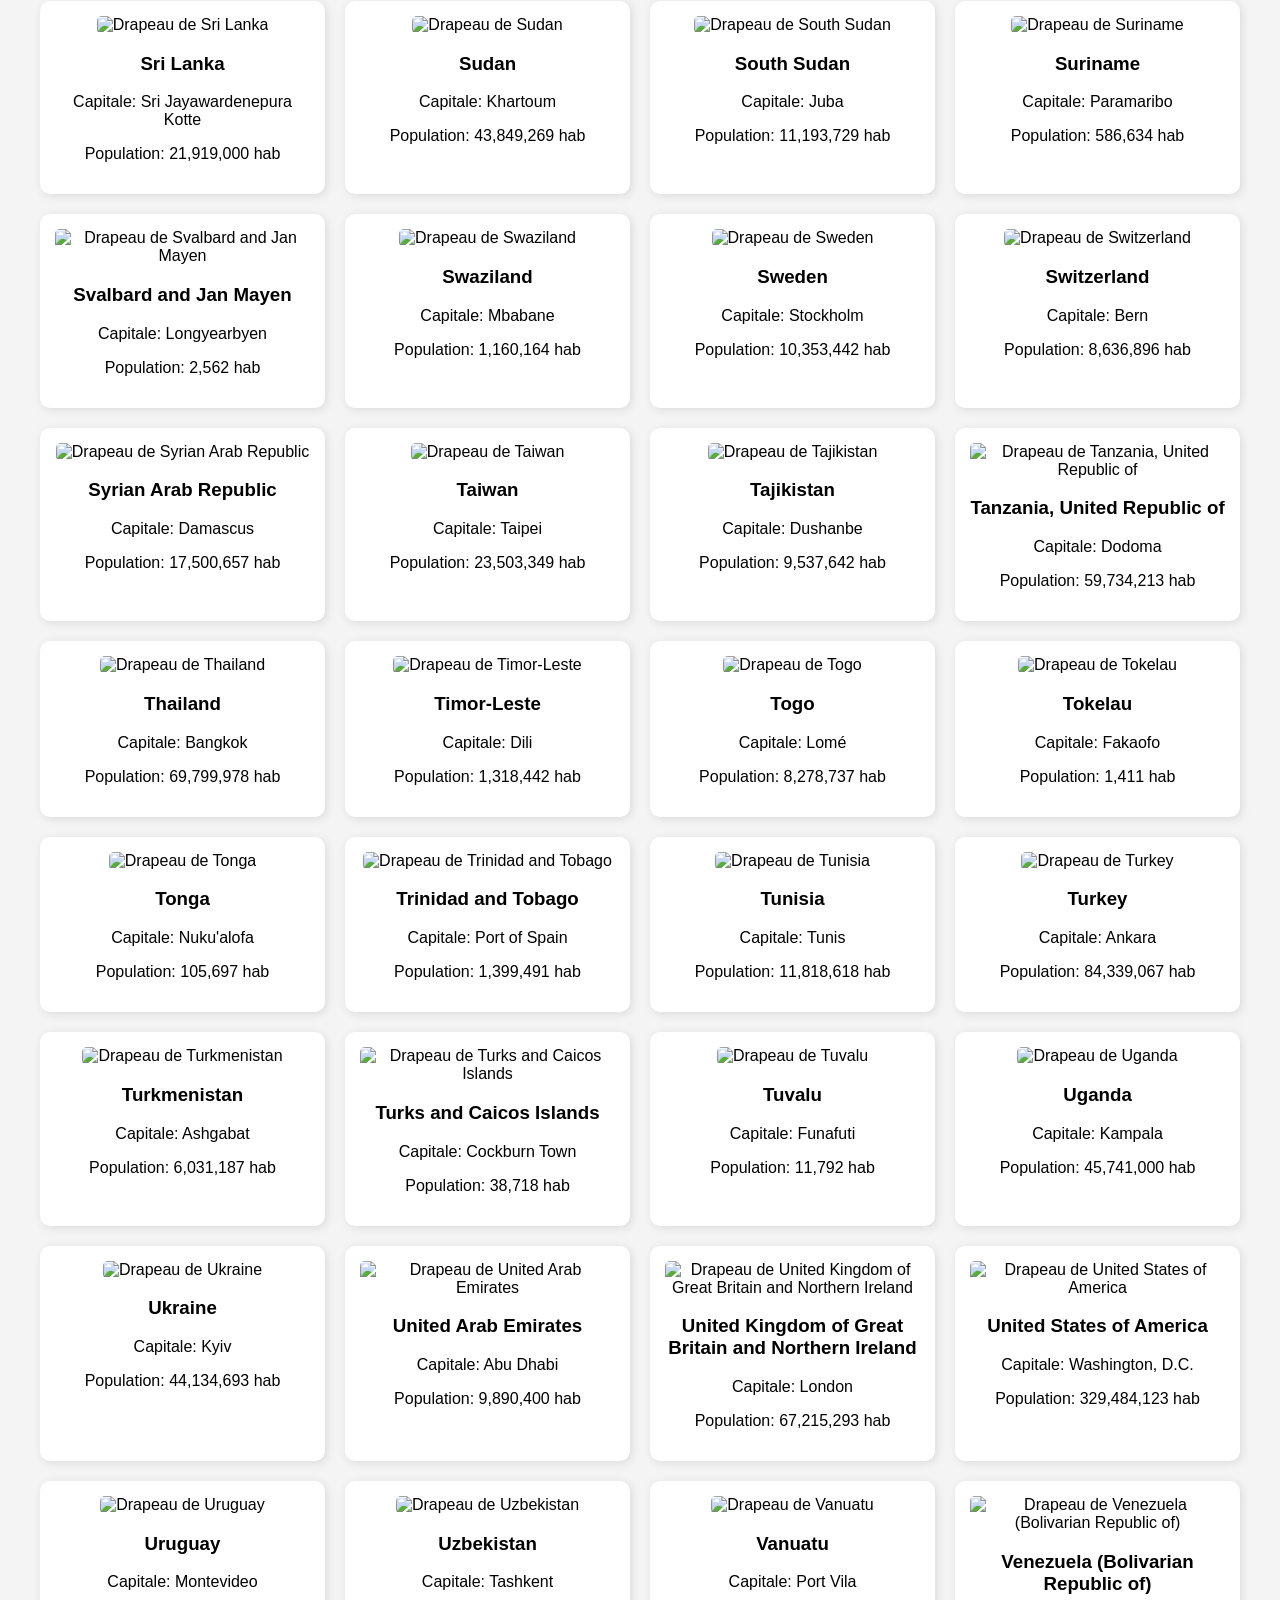
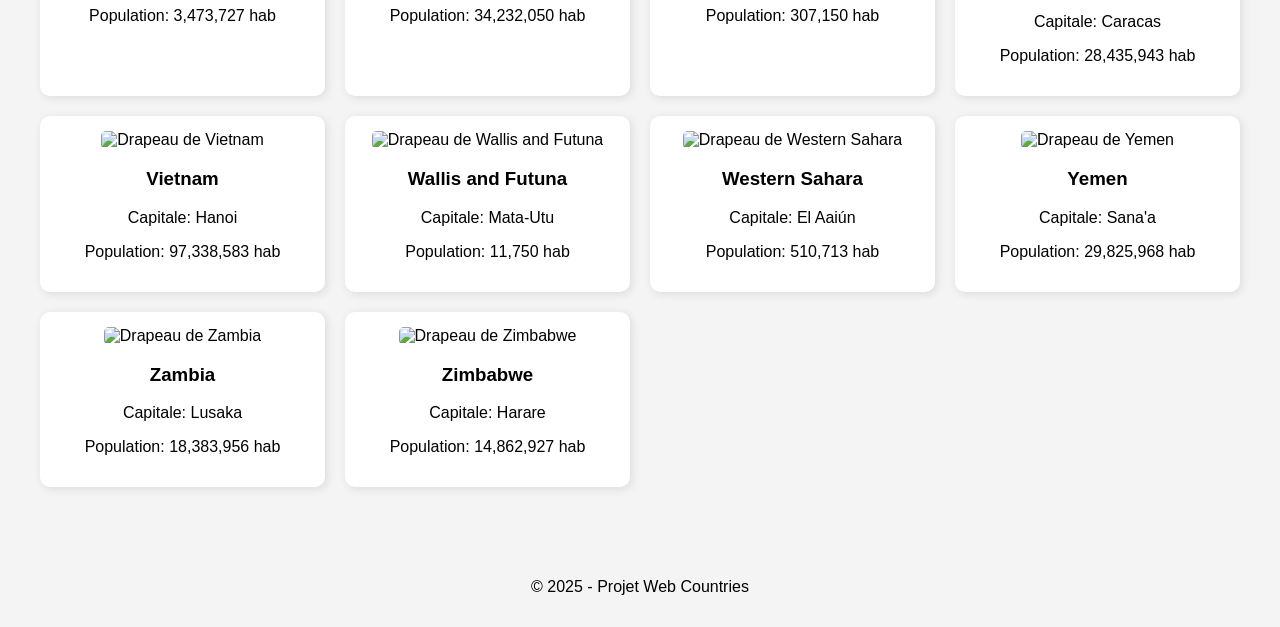
==== commit 29e5edef: "ajout html" ====
--- a/html/test/index.html
+++ b/html/test/index.html
@@ -14,7 +14,7 @@
 </head>
 <body>
     <header>
-        <h1>🌍 Pays du Monde</h1>
+        <h1>Pays du Monde</h1>
         <nav>
             <a href="index.html">Accueil</a>
             <a href="test.html">Tests</a>
@@ -24,7 +24,7 @@
     <main>
         <section id="countries-list">
             <h2>Liste des Pays</h2>
-            <input type="text" id="search" placeholder="Rechercher un pays...">
+            <input type="text" id="search" placeholder="🔍 Rechercher un pays...">
             <div id="countries-container"></div>
         </section>
     </main>
@@ -37,18 +37,33 @@
         $(document).ready(function() {
             Country.fill_countries();
             const container = $("#countries-container");
-            
-            Object.values(Country.all_countries).forEach(country => {
-                const countryCard = `
-                    <div class="country-card">
-                        
-                        
-                        <h3>${country._nom}</h3>
-                        <p>Capitale: ${country._capital}</p>
-                        <p>Population: ${country._population.toLocaleString()} hab</p>
-                    </div>
-                `;
-                container.append(countryCard);
+            const searchInput = $("#search");
+
+            function displayCountries(filter = "") {
+                container.empty();
+                Object.values(Country.all_countries).forEach(country => {
+                    const countryData = countries.find(c => c.alpha3Code === country._code);
+                    
+                    if (countryData && countryData.name.toLowerCase().includes(filter.toLowerCase())) {
+                        const flagUrl = countryData.flags?.png || countryData.flag || "https://via.placeholder.com/320x200?text=No+Flag";
+
+                        const countryCard = `
+                            <div class="country-card">
+                                <img src="${flagUrl}" alt="Drapeau de ${countryData.name}">
+                                <h3>${countryData.name}</h3>
+                                <p>Capitale: ${countryData.capital}</p>
+                                <p>Population: ${countryData.population.toLocaleString()} hab</p>
+                            </div>
+                        `;
+                        container.append(countryCard);
+                    }
+                });
+            }
+
+            displayCountries();
+
+            searchInput.on("input", function() {
+                displayCountries(this.value);
             });
         });
     </script>
--- a/html/test/test.css
+++ b/html/test/test.css
@@ -2,50 +2,67 @@
     font-family: Arial, sans-serif;
     margin: 0;
     padding: 0;
-    background: #f4f4f4;
-    color: #333;
+    background-color: #f4f4f4;
     text-align: center;
 }
 
 header {
-    background: #007BFF;
+    background-color: #0077cc;
     color: white;
-    padding: 15px 0;
+    padding: 15px;
 }
 
 nav a {
     color: white;
     text-decoration: none;
     margin: 0 15px;
-    font-weight: bold;
+    font-size: 18px;
 }
 
 main {
     padding: 20px;
 }
 
+#search {
+    width: 80%;
+    max-width: 400px;
+    padding: 10px;
+    margin-bottom: 20px;
+    font-size: 16px;
+    border-radius: 8px;
+    border: 1px solid #ccc;
+}
+
 #countries-container {
-    display: flex;
-    flex-wrap: wrap;
-    justify-content: center;
+    display: grid;
+    grid-template-columns: repeat(auto-fit, minmax(250px, 1fr));
     gap: 20px;
-    margin-top: 20px;
+    padding: 20px;
 }
 
 .country-card {
     background: white;
-    border-radius: 8px;
-    box-shadow: 0px 4px 6px rgba(0, 0, 0, 0.1);
+    border-radius: 10px;
     padding: 15px;
-    width: 250px;
+    box-shadow: 2px 2px 10px rgba(0, 0, 0, 0.1);
     text-align: center;
+    transition: transform 0.2s;
+}
+
+.country-card:hover {
+    transform: scale(1.05);
 }
 
 .country-card img {
     width: 100px;
-    height: 60px;
-    object-fit: cover;
-    margin-bottom: 10px;
+    height: auto;
+    border-radius: 5px;
+}
+
+footer {
+    margin-top: 20px;
+    padding: 15px;
+    color: black;
 }
 
 button {
